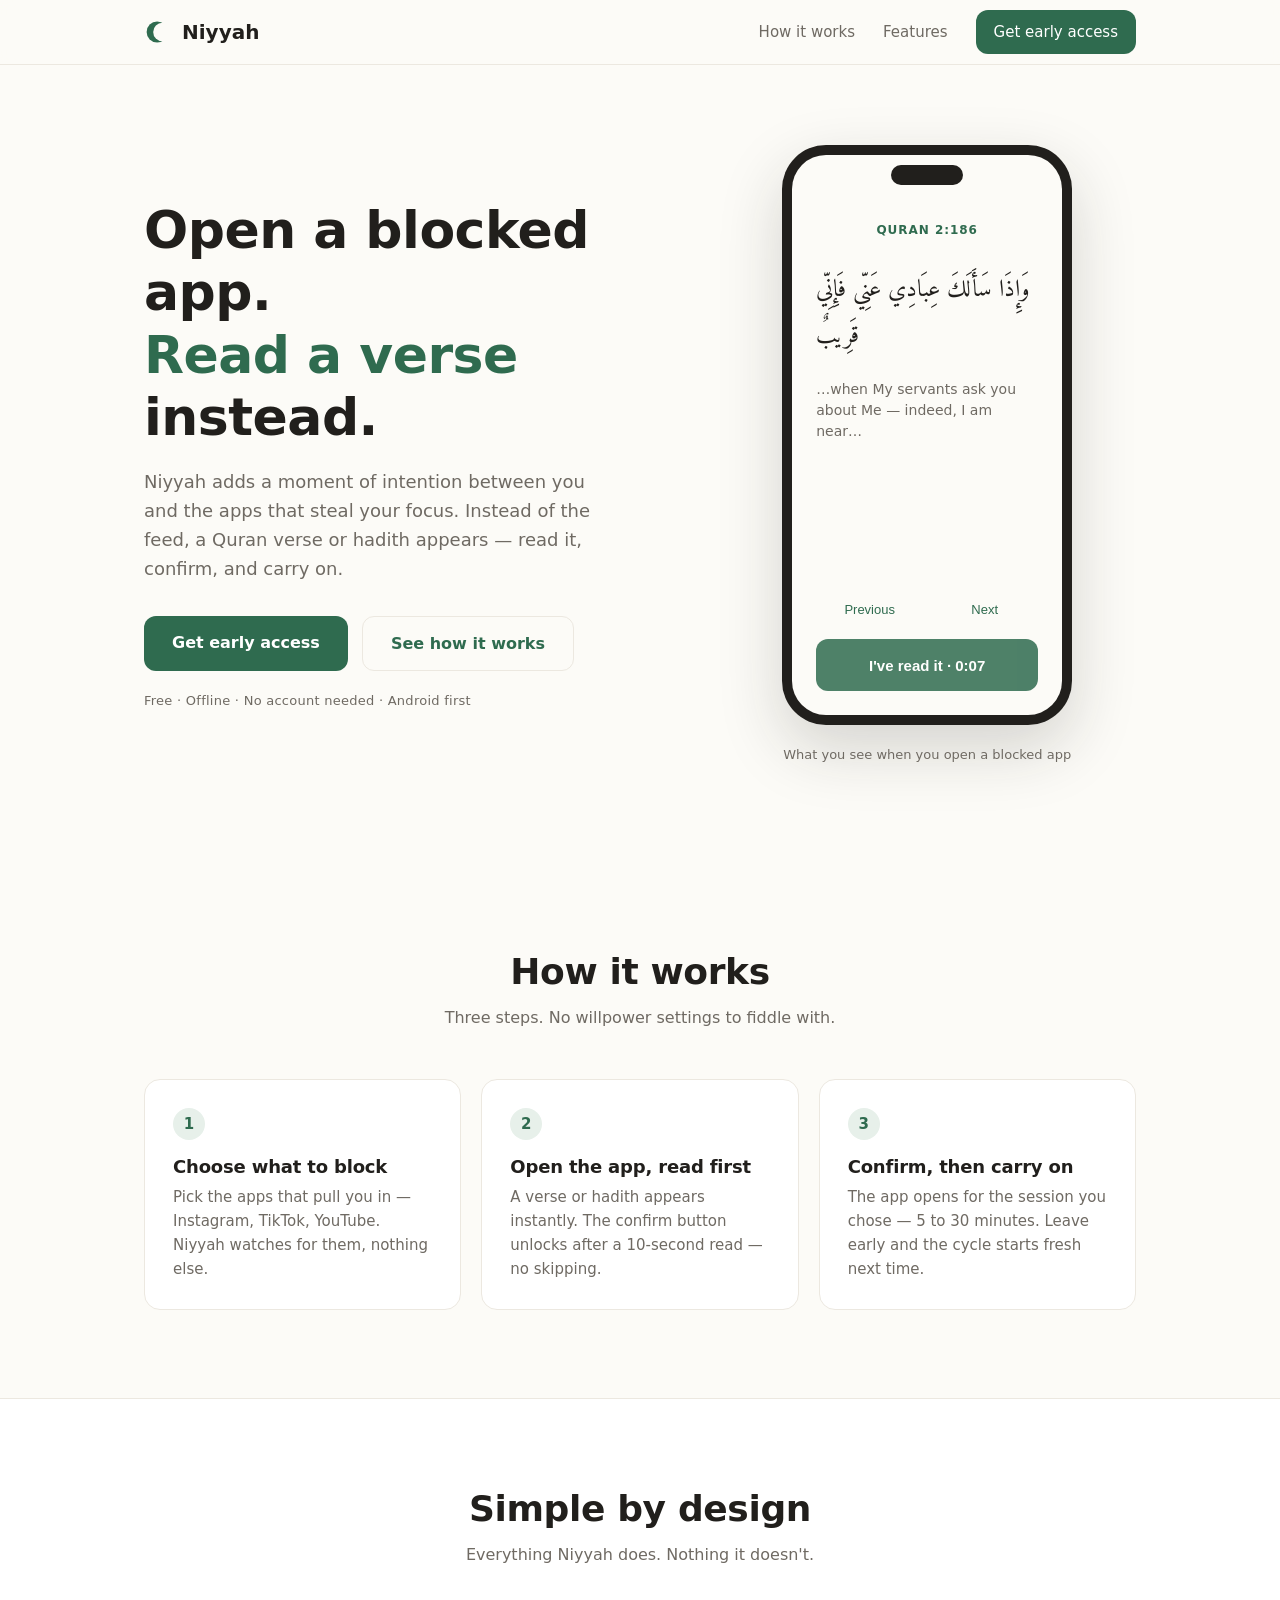
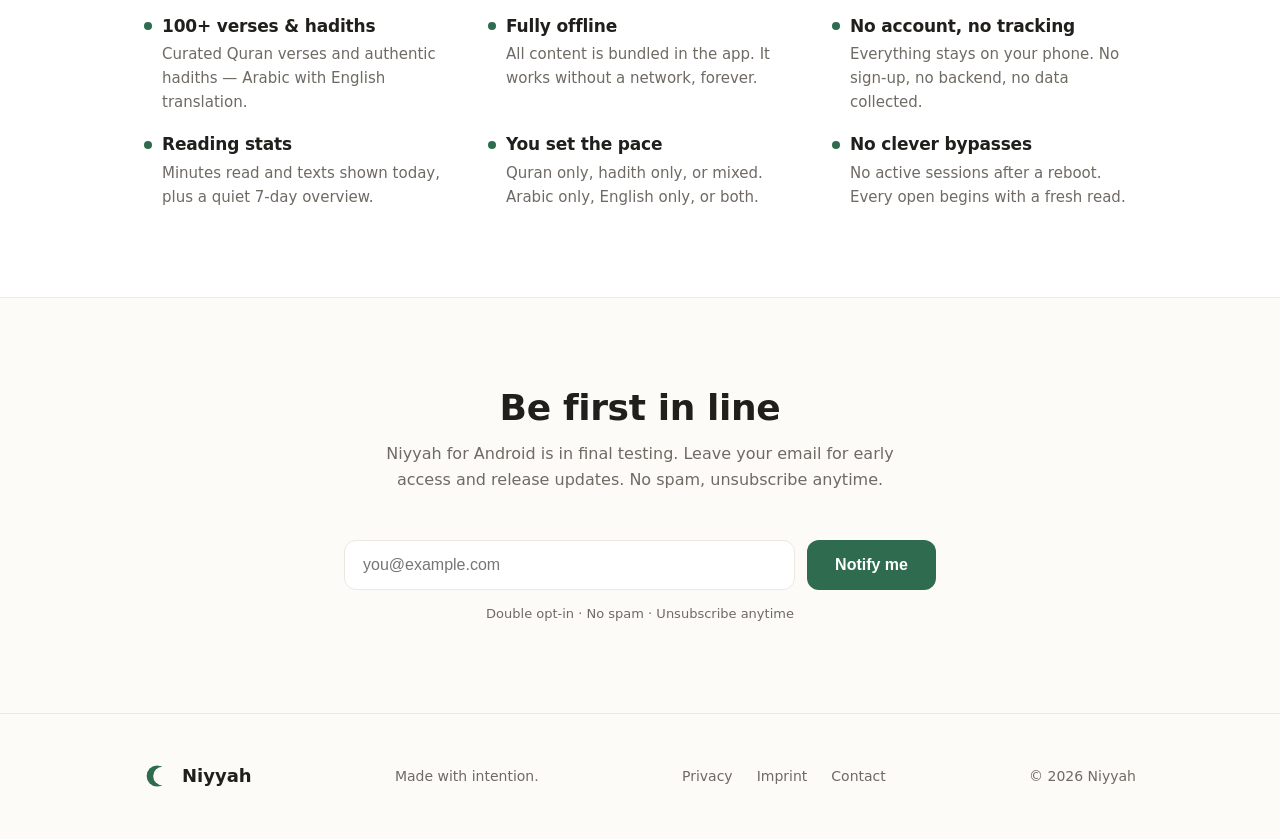
==== website/index.html @ 9c80fb44 "add landing page website" ====
<!DOCTYPE html>
<html lang="en">
<head>
  <meta charset="UTF-8">
  <meta name="viewport" content="width=device-width, initial-scale=1">
  <title>Niyyah — Read a verse instead of scrolling</title>
  <meta name="description" content="Niyyah steps between you and distracting apps. When you open a blocked app, a Quran verse or hadith appears first. Free, offline, no account. Coming to Android.">
  <meta name="theme-color" content="#FCFBF7">
  <link rel="icon" type="image/svg+xml" href="assets/icon.svg">
  <meta property="og:type" content="website">
  <meta property="og:title" content="Niyyah — Read a verse instead of scrolling">
  <meta property="og:description" content="When you open a blocked app, a Quran verse or hadith appears first. Free, offline, no account. Coming to Android.">
  <meta property="og:url" content="https://niyyah.pages.dev/">
  <link rel="stylesheet" href="styles.css">
</head>
<body>

  <header class="nav">
    <div class="container nav-inner">
      <a class="brand" href="#">
        <svg class="brand-icon" viewBox="0 0 64 64" aria-hidden="true">
          <mask id="crescent-cut"><rect width="64" height="64" fill="#fff"/><circle cx="42" cy="32" r="21" fill="#000"/></mask>
          <circle cx="30" cy="32" r="24" fill="#2F6B4F" mask="url(#crescent-cut)"/>
        </svg>
        <span>Niyyah</span>
      </a>
      <nav class="nav-links">
        <a href="#how">How it works</a>
        <a href="#features">Features</a>
        <a class="btn btn-small" href="#signup">Get early access</a>
      </nav>
    </div>
  </header>

  <main>
    <section class="hero">
      <div class="container hero-inner">
        <div class="hero-copy">
          <h1>Open a blocked app.<br><span class="accent">Read a verse</span> instead.</h1>
          <p class="hero-sub">
            Niyyah adds a moment of intention between you and the apps that steal
            your focus. Instead of the feed, a Quran verse or hadith appears —
            read it, confirm, and carry on.
          </p>
          <div class="hero-actions">
            <a class="btn" href="#signup">Get early access</a>
            <a class="btn btn-ghost" href="#how">See how it works</a>
          </div>
          <p class="hero-meta">Free · Offline · No account needed · Android first</p>
        </div>

        <div class="hero-visual">
          <div class="phone">
            <div class="phone-screen">
              <div class="phone-status"><span class="phone-camera"></span></div>
              <div class="overlay">
                <p class="overlay-source">Quran 2:186</p>
                <p class="overlay-arabic" dir="rtl" lang="ar">وَإِذَا سَأَلَكَ عِبَادِي عَنِّي فَإِنِّي قَرِيبٌ</p>
                <p class="overlay-translation">…when My servants ask you about Me — indeed, I am near…</p>
                <div class="overlay-actions">
                  <button type="button" class="overlay-nav" tabindex="-1">Previous</button>
                  <button type="button" class="overlay-nav" tabindex="-1">Next</button>
                </div>
                <button type="button" class="overlay-read" disabled>I've read it · 0:07</button>
              </div>
            </div>
          </div>
          <p class="hero-caption">What you see when you open a blocked app</p>
        </div>
      </div>
    </section>

    <section id="how" class="section">
      <div class="container">
        <h2>How it works</h2>
        <p class="section-sub">Three steps. No willpower settings to fiddle with.</p>
        <div class="steps">
          <div class="card">
            <div class="step-num">1</div>
            <h3>Choose what to block</h3>
            <p>Pick the apps that pull you in — Instagram, TikTok, YouTube. Niyyah watches for them, nothing else.</p>
          </div>
          <div class="card">
            <div class="step-num">2</div>
            <h3>Open the app, read first</h3>
            <p>A verse or hadith appears instantly. The confirm button unlocks after a 10-second read — no skipping.</p>
          </div>
          <div class="card">
            <div class="step-num">3</div>
            <h3>Confirm, then carry on</h3>
            <p>The app opens for the session you chose — 5 to 30 minutes. Leave early and the cycle starts fresh next time.</p>
          </div>
        </div>
      </div>
    </section>

    <section id="features" class="section section-alt">
      <div class="container">
        <h2>Simple by design</h2>
        <p class="section-sub">Everything Niyyah does. Nothing it doesn't.</p>
        <div class="features">
          <div class="feature">
            <h3>100+ verses &amp; hadiths</h3>
            <p>Curated Quran verses and authentic hadiths — Arabic with English translation.</p>
          </div>
          <div class="feature">
            <h3>Fully offline</h3>
            <p>All content is bundled in the app. It works without a network, forever.</p>
          </div>
          <div class="feature">
            <h3>No account, no tracking</h3>
            <p>Everything stays on your phone. No sign-up, no backend, no data collected.</p>
          </div>
          <div class="feature">
            <h3>Reading stats</h3>
            <p>Minutes read and texts shown today, plus a quiet 7-day overview.</p>
          </div>
          <div class="feature">
            <h3>You set the pace</h3>
            <p>Quran only, hadith only, or mixed. Arabic only, English only, or both.</p>
          </div>
          <div class="feature">
            <h3>No clever bypasses</h3>
            <p>No active sessions after a reboot. Every open begins with a fresh read.</p>
          </div>
        </div>
      </div>
    </section>

    <section id="signup" class="section">
      <div class="container signup">
        <h2>Be first in line</h2>
        <p class="section-sub">
          Niyyah for Android is in final testing. Leave your email for early access
          and release updates. No spam, unsubscribe anytime.
        </p>

        <!-- ▼▼ REPLACE this form with your MailerLite embedded form snippet (see README.md ▼▼ -->
        <form class="signup-form" action="#" method="post">
          <label class="visually-hidden" for="signup-email">Email address</label>
          <input id="signup-email" type="email" name="email" placeholder="you@example.com" autocomplete="email" required>
          <button class="btn" type="submit">Notify me</button>
        </form>
        <p class="signup-note">Double opt-in · No spam · Unsubscribe anytime</p>
        <!-- ▲▲ END MailerLite placeholder ▲▲ -->
      </div>
    </section>
  </main>

  <footer class="footer">
    <div class="container footer-inner">
      <div class="brand brand-footer">
        <svg class="brand-icon" viewBox="0 0 64 64" aria-hidden="true">
          <mask id="crescent-cut-footer"><rect width="64" height="64" fill="#fff"/><circle cx="42" cy="32" r="21" fill="#000"/></mask>
          <circle cx="30" cy="32" r="24" fill="#2F6B4F" mask="url(#crescent-cut-footer)"/>
        </svg>
        <span>Niyyah</span>
      </div>
      <p class="footer-tag">Made with intention.</p>
      <nav class="footer-links">
        <!-- TODO before public launch: add real Impressum + privacy policy pages (required in Germany) -->
        <a href="#">Privacy</a>
        <a href="#">Imprint</a>
        <a href="mailto:hello@niyyah.example">Contact</a>
      </nav>
      <p class="footer-copy">© 2026 Niyyah</p>
    </div>
  </footer>

</body>
</html>
---- website/styles.css ----
:root {
  --accent: #2F6B4F;
  --accent-soft: #E7F0EA;
  --bg: #FCFBF7;
  --surface: #FFFFFF;
  --text: #211F1C;
  --text-2: #6F6A63;
  --divider: #ECE8E0;
  --radius: 16px;
  --radius-btn: 12px;
}

@font-face {
  font-family: "Amiri";
  src: url("assets/fonts/Amiri-Regular.ttf") format("truetype");
  font-weight: 400;
  font-display: swap;
}

@font-face {
  font-family: "Amiri";
  src: url("assets/fonts/Amiri-Bold.ttf") format("truetype");
  font-weight: 700;
  font-display: swap;
}

* {
  margin: 0;
  padding: 0;
  box-sizing: border-box;
}

html {
  scroll-behavior: smooth;
}

body {
  font-family: system-ui, -apple-system, "Segoe UI", Roboto, sans-serif;
  background: var(--bg);
  color: var(--text);
  line-height: 1.6;
  -webkit-font-smoothing: antialiased;
}

.container {
  max-width: 1040px;
  margin: 0 auto;
  padding: 0 24px;
}

.visually-hidden {
  position: absolute;
  width: 1px;
  height: 1px;
  overflow: hidden;
  clip: rect(0 0 0 0);
  white-space: nowrap;
}

h1, h2, h3 {
  line-height: 1.2;
  letter-spacing: -0.01em;
}

h2 {
  font-size: clamp(28px, 4vw, 36px);
  text-align: center;
}

.section-sub {
  text-align: center;
  color: var(--text-2);
  max-width: 560px;
  margin: 12px auto 0;
}

.accent {
  color: var(--accent);
}

/* ---------- Buttons ---------- */

.btn {
  display: inline-block;
  background: var(--accent);
  color: #fff;
  font-weight: 600;
  font-size: 16px;
  text-decoration: none;
  border: none;
  border-radius: var(--radius-btn);
  padding: 14px 28px;
  cursor: pointer;
  transition: background 0.15s ease;
}

.btn:hover {
  background: #275a42;
}

.btn-ghost {
  background: transparent;
  color: var(--accent);
  border: 1px solid var(--divider);
}

.btn-ghost:hover {
  background: var(--accent-soft);
}

.btn-small {
  padding: 10px 18px;
  font-size: 14px;
}

/* ---------- Nav ---------- */

.nav {
  position: sticky;
  top: 0;
  z-index: 10;
  background: rgba(252, 251, 247, 0.9);
  backdrop-filter: blur(8px);
  border-bottom: 1px solid var(--divider);
}

.nav-inner {
  display: flex;
  align-items: center;
  justify-content: space-between;
  height: 64px;
}

.brand {
  display: flex;
  align-items: center;
  gap: 10px;
  font-weight: 700;
  font-size: 20px;
  color: var(--text);
  text-decoration: none;
}

.brand-icon {
  width: 28px;
  height: 28px;
}

.nav-links {
  display: flex;
  align-items: center;
  gap: 28px;
}

.nav-links a {
  color: var(--text-2);
  text-decoration: none;
  font-size: 15px;
  font-weight: 500;
}

.nav-links a:hover {
  color: var(--text);
}

.nav-links a.btn {
  color: #fff;
}

/* ---------- Hero ---------- */

.hero {
  padding: 80px 0 96px;
  overflow: hidden;
}

.hero-inner {
  display: grid;
  grid-template-columns: 1.1fr 0.9fr;
  gap: 64px;
  align-items: center;
}

.hero-copy h1 {
  font-size: clamp(34px, 5vw, 52px);
  font-weight: 700;
}

.hero-sub {
  margin-top: 20px;
  font-size: 18px;
  color: var(--text-2);
  max-width: 480px;
}

.hero-actions {
  display: flex;
  gap: 14px;
  margin-top: 32px;
  flex-wrap: wrap;
}

.hero-meta {
  margin-top: 20px;
  font-size: 13px;
  color: var(--text-2);
  letter-spacing: 0.02em;
}

/* ---------- Phone mockup ---------- */

.hero-visual {
  display: flex;
  flex-direction: column;
  align-items: center;
}

.phone {
  width: 290px;
  height: 580px;
  background: var(--text);
  border-radius: 44px;
  padding: 10px;
  box-shadow: 0 24px 64px rgba(33, 31, 28, 0.18);
}

.phone-screen {
  width: 100%;
  height: 100%;
  background: var(--bg);
  border-radius: 34px;
  overflow: hidden;
  display: flex;
  flex-direction: column;
}

.phone-status {
  display: flex;
  justify-content: center;
  padding: 10px 0 4px;
}

.phone-camera {
  width: 72px;
  height: 20px;
  background: var(--text);
  border-radius: 10px;
}

.overlay {
  flex: 1;
  display: flex;
  flex-direction: column;
  padding: 20px 24px 24px;
  text-align: left;
}

.overlay-source {
  margin-top: 12px;
  text-align: center;
  color: var(--accent);
  font-size: 12px;
  font-weight: 600;
  letter-spacing: 0.08em;
  text-transform: uppercase;
}

.overlay-arabic {
  margin-top: 28px;
  font-family: "Amiri", serif;
  font-size: 24px;
  line-height: 1.9;
  color: var(--text);
}

.overlay-translation {
  margin-top: 20px;
  font-size: 14px;
  line-height: 1.5;
  color: var(--text-2);
}

.overlay-actions {
  display: flex;
  gap: 8px;
  margin-top: auto;
  padding-top: 24px;
}

.overlay-nav {
  flex: 1;
  height: 44px;
  background: transparent;
  border: none;
  border-radius: var(--radius-btn);
  color: var(--accent);
  font-size: 13px;
  font-weight: 500;
  cursor: pointer;
}

.overlay-nav:hover {
  background: var(--accent-soft);
}

.overlay-read {
  width: 100%;
  height: 52px;
  margin-top: 8px;
  border: none;
  border-radius: var(--radius-btn);
  background: var(--accent);
  color: #fff;
  font-size: 15px;
  font-weight: 600;
  opacity: 0.85;
}

.hero-caption {
  margin-top: 20px;
  font-size: 13px;
  color: var(--text-2);
}

/* ---------- Sections ---------- */

.section {
  padding: 88px 0;
}

.section-alt {
  background: var(--surface);
  border-top: 1px solid var(--divider);
  border-bottom: 1px solid var(--divider);
}

.section h2 + .section-sub {
  margin-bottom: 48px;
}

/* ---------- Steps ---------- */

.steps {
  display: grid;
  grid-template-columns: repeat(3, 1fr);
  gap: 20px;
}

.card {
  background: var(--surface);
  border: 1px solid var(--divider);
  border-radius: var(--radius);
  padding: 28px;
}

.step-num {
  width: 32px;
  height: 32px;
  border-radius: 50%;
  background: var(--accent-soft);
  color: var(--accent);
  font-weight: 700;
  font-size: 15px;
  display: flex;
  align-items: center;
  justify-content: center;
}

.card h3 {
  margin-top: 16px;
  font-size: 18px;
}

.card p {
  margin-top: 8px;
  font-size: 15px;
  color: var(--text-2);
}

/* ---------- Features ---------- */

.features {
  display: grid;
  grid-template-columns: repeat(3, 1fr);
  gap: 20px 40px;
}

.feature h3 {
  font-size: 17px;
  display: flex;
  align-items: center;
  gap: 10px;
}

.feature h3::before {
  content: "";
  width: 8px;
  height: 8px;
  border-radius: 50%;
  background: var(--accent);
  flex-shrink: 0;
}

.feature p {
  margin-top: 6px;
  font-size: 15px;
  color: var(--text-2);
  padding-left: 18px;
}

/* ---------- Signup ---------- */

.signup {
  max-width: 640px;
}

.signup-form {
  display: flex;
  gap: 12px;
  margin-top: 36px;
}

.signup-form input {
  flex: 1;
  min-width: 0;
  height: 50px;
  padding: 0 18px;
  font-size: 16px;
  color: var(--text);
  background: var(--surface);
  border: 1px solid var(--divider);
  border-radius: var(--radius-btn);
  outline: none;
}

.signup-form input:focus {
  border-color: var(--accent);
}

.signup-note {
  margin-top: 14px;
  text-align: center;
  font-size: 13px;
  color: var(--text-2);
}

/* ---------- Footer ---------- */

.footer {
  border-top: 1px solid var(--divider);
  padding: 48px 0;
}

.footer-inner {
  display: flex;
  align-items: center;
  justify-content: space-between;
  gap: 24px;
  flex-wrap: wrap;
}

.brand-footer {
  font-size: 18px;
}

.footer-tag {
  color: var(--text-2);
  font-size: 14px;
}

.footer-links {
  display: flex;
  gap: 24px;
}

.footer-links a {
  color: var(--text-2);
  text-decoration: none;
  font-size: 14px;
}

.footer-links a:hover {
  color: var(--text);
}

.footer-copy {
  color: var(--text-2);
  font-size: 14px;
}

/* ---------- Responsive ---------- */

@media (max-width: 900px) {
  .hero {
    padding: 56px 0 72px;
  }

  .hero-inner {
    grid-template-columns: 1fr;
    gap: 56px;
  }

  .hero-copy {
    text-align: center;
  }

  .hero-sub {
    margin-left: auto;
    margin-right: auto;
  }

  .hero-actions {
    justify-content: center;
  }

  .steps,
  .features {
    grid-template-columns: 1fr;
  }

  .nav-links a:not(.btn) {
    display: none;
  }
}

@media (max-width: 420px) {
  .phone {
    width: 250px;
    height: 520px;
  }

  .signup-form {
    flex-direction: column;
  }

  .signup-form .btn {
    width: 100%;
  }
}
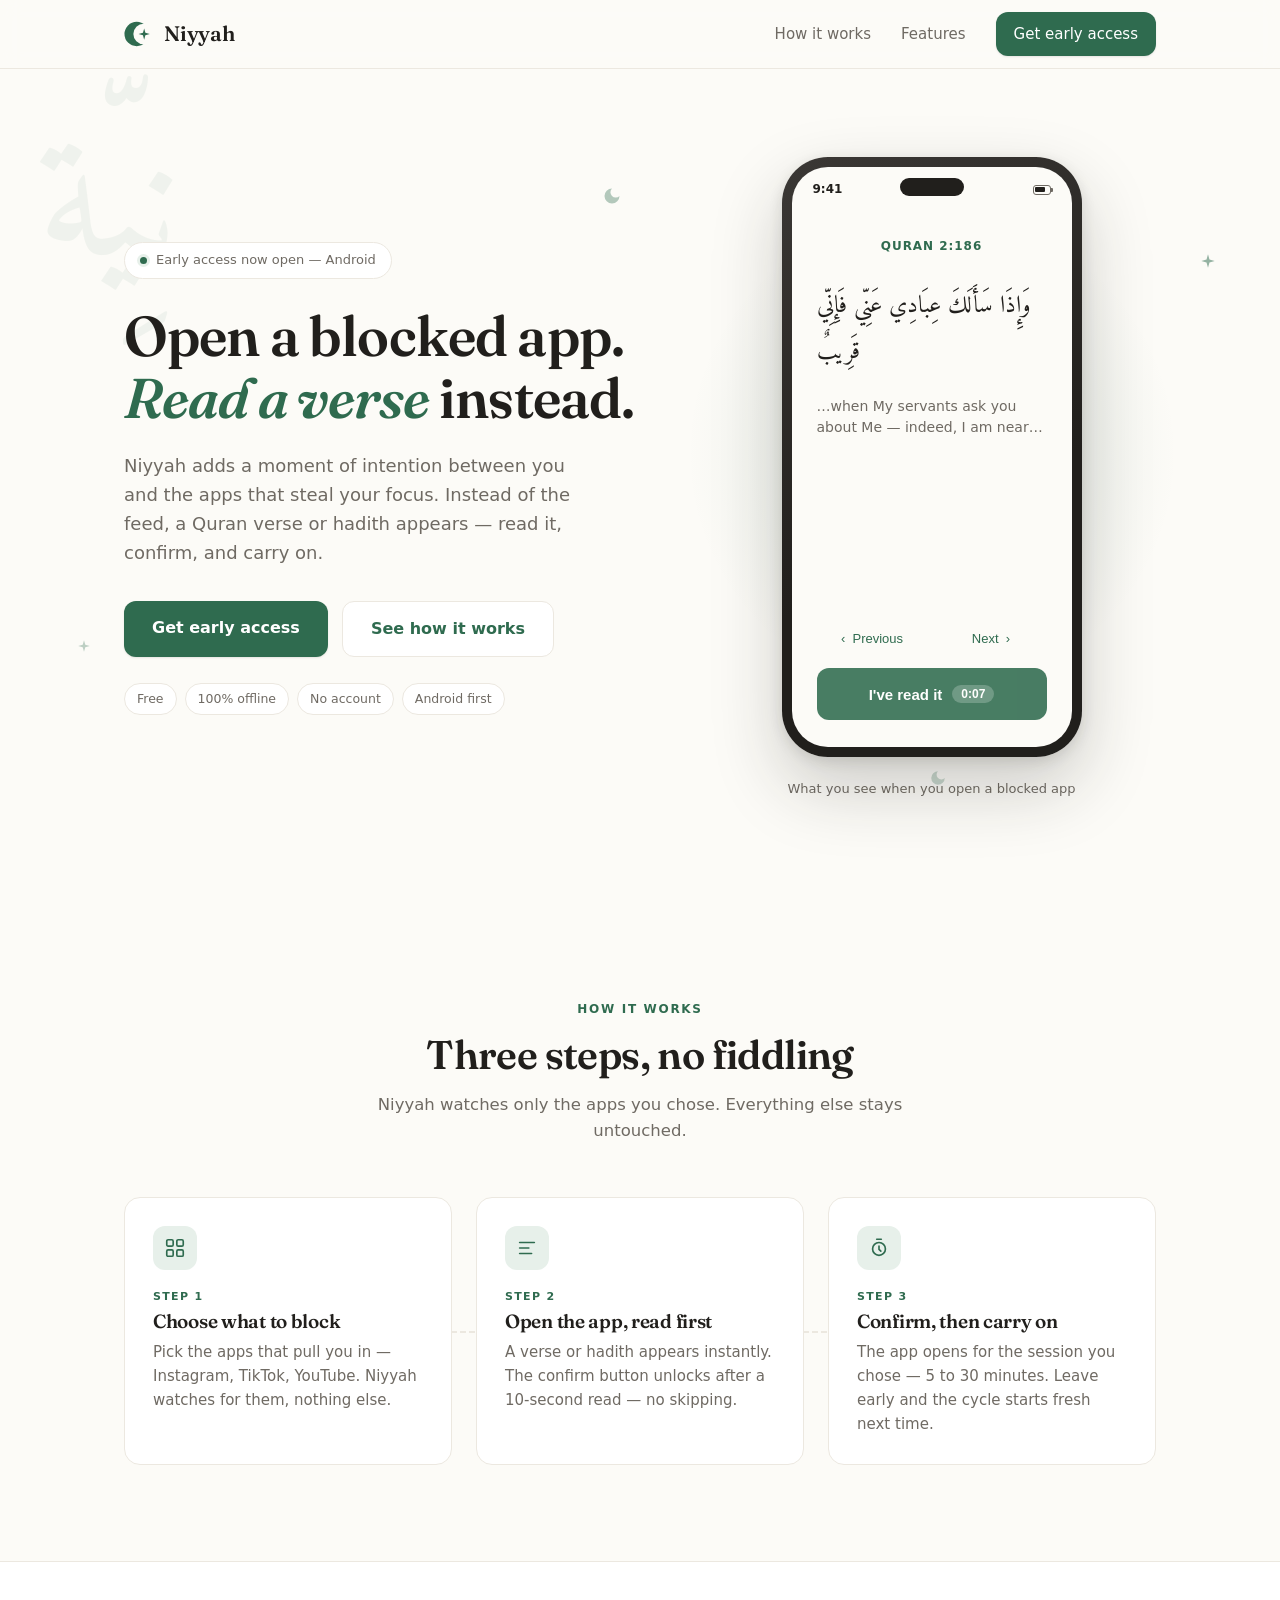
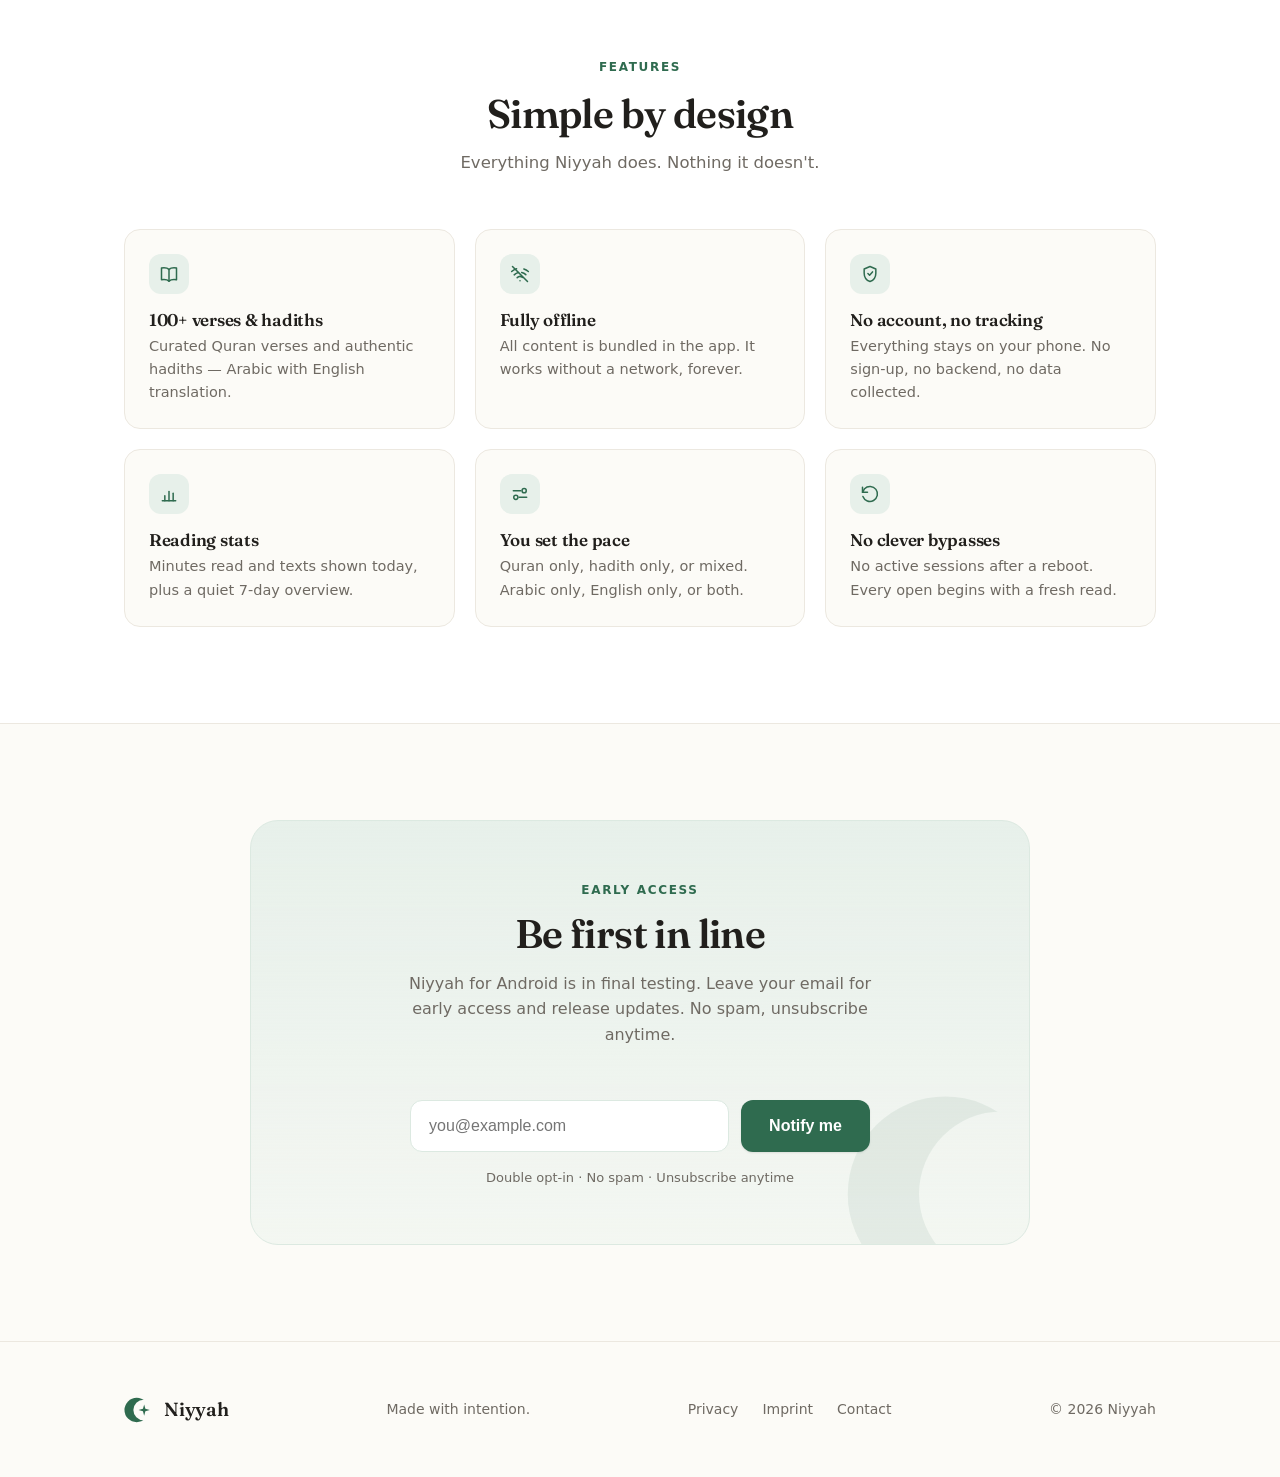
==== commit 535561cc: "website: imprint + privacy pages, fraunces font, design polish" ====
--- a/website/index.html
+++ b/website/index.html
@@ -19,8 +19,9 @@
     <div class="container nav-inner">
       <a class="brand" href="#">
         <svg class="brand-icon" viewBox="0 0 64 64" aria-hidden="true">
-          <mask id="crescent-cut"><rect width="64" height="64" fill="#fff"/><circle cx="42" cy="32" r="21" fill="#000"/></mask>
-          <circle cx="30" cy="32" r="24" fill="#2F6B4F" mask="url(#crescent-cut)"/>
+          <mask id="bm-nav"><rect width="64" height="64" fill="#fff"/><circle cx="42" cy="32" r="22" fill="#000"/></mask>
+          <circle cx="27" cy="32" r="26" fill="#2F6B4F" mask="url(#bm-nav)"/>
+          <path d="M43 20l2.6 9.4L55 32l-9.4 2.6L43 44l-2.6-9.4L31 32l9.4-2.6z" fill="#2F6B4F"/>
         </svg>
         <span>Niyyah</span>
       </a>
@@ -34,9 +35,25 @@
 
   <main>
     <section class="hero">
+      <span class="hero-watermark" lang="ar" aria-hidden="true">نِيَّة</span>
+
+      <span class="hero-ornament orn-1" aria-hidden="true">
+        <svg width="20" height="20" viewBox="0 0 24 24" fill="currentColor"><path d="M12 3a6 6 0 0 0 9 9 9 9 0 1 1-9-9Z"/></svg>
+      </span>
+      <span class="hero-ornament orn-2" aria-hidden="true">
+        <svg width="16" height="16" viewBox="0 0 24 24" fill="currentColor"><path d="M12 2l2.2 7.8L22 12l-7.8 2.2L12 22l-2.2-7.8L2 12l7.8-2.2z"/></svg>
+      </span>
+      <span class="hero-ornament orn-3" aria-hidden="true">
+        <svg width="14" height="14" viewBox="0 0 24 24" fill="currentColor"><path d="M12 2l2.2 7.8L22 12l-7.8 2.2L12 22l-2.2-7.8L2 12l7.8-2.2z"/></svg>
+      </span>
+      <span class="hero-ornament orn-4" aria-hidden="true">
+        <svg width="18" height="18" viewBox="0 0 24 24" fill="currentColor"><path d="M12 3a6 6 0 0 0 9 9 9 9 0 1 1-9-9Z"/></svg>
+      </span>
+
       <div class="container hero-inner">
         <div class="hero-copy">
-          <h1>Open a blocked app.<br><span class="accent">Read a verse</span> instead.</h1>
+          <span class="hero-badge"><span class="hero-badge-dot"></span>Early access now open — Android</span>
+          <h1>Open a blocked app.<br><em class="serif-accent">Read a verse</em> instead.</h1>
           <p class="hero-sub">
             Niyyah adds a moment of intention between you and the apps that steal
             your focus. Instead of the feed, a Quran verse or hadith appears —
@@ -46,22 +63,31 @@
             <a class="btn" href="#signup">Get early access</a>
             <a class="btn btn-ghost" href="#how">See how it works</a>
           </div>
-          <p class="hero-meta">Free · Offline · No account needed · Android first</p>
+          <div class="hero-chips">
+            <span class="chip">Free</span>
+            <span class="chip">100% offline</span>
+            <span class="chip">No account</span>
+            <span class="chip">Android first</span>
+          </div>
         </div>
 
         <div class="hero-visual">
           <div class="phone">
             <div class="phone-screen">
-              <div class="phone-status"><span class="phone-camera"></span></div>
+              <div class="phone-status">
+                <span class="phone-time">9:41</span>
+                <span class="phone-island"></span>
+                <span class="phone-battery"></span>
+              </div>
               <div class="overlay">
                 <p class="overlay-source">Quran 2:186</p>
                 <p class="overlay-arabic" dir="rtl" lang="ar">وَإِذَا سَأَلَكَ عِبَادِي عَنِّي فَإِنِّي قَرِيبٌ</p>
                 <p class="overlay-translation">…when My servants ask you about Me — indeed, I am near…</p>
                 <div class="overlay-actions">
-                  <button type="button" class="overlay-nav" tabindex="-1">Previous</button>
-                  <button type="button" class="overlay-nav" tabindex="-1">Next</button>
+                  <button type="button" class="overlay-nav" tabindex="-1">‹&nbsp; Previous</button>
+                  <button type="button" class="overlay-nav" tabindex="-1">Next &nbsp;›</button>
                 </div>
-                <button type="button" class="overlay-read" disabled>I've read it · 0:07</button>
+                <button type="button" class="overlay-read" disabled><span>I've read it</span><span class="overlay-count">0:07</span></button>
               </div>
             </div>
           </div>
@@ -72,21 +98,31 @@
 
     <section id="how" class="section">
       <div class="container">
-        <h2>How it works</h2>
-        <p class="section-sub">Three steps. No willpower settings to fiddle with.</p>
+        <span class="eyebrow">How it works</span>
+        <h2>Three steps, no fiddling</h2>
+        <p class="section-sub">Niyyah watches only the apps you chose. Everything else stays untouched.</p>
         <div class="steps">
           <div class="card">
-            <div class="step-num">1</div>
+            <div class="card-icon">
+              <svg width="22" height="22" viewBox="0 0 24 24" fill="none" stroke="currentColor" stroke-width="1.8" stroke-linecap="round" stroke-linejoin="round"><rect x="3" y="3" width="7" height="7" rx="1.5"/><rect x="14" y="3" width="7" height="7" rx="1.5"/><rect x="3" y="14" width="7" height="7" rx="1.5"/><rect x="14" y="14" width="7" height="7" rx="1.5"/></svg>
+            </div>
+            <span class="step-tag">Step 1</span>
             <h3>Choose what to block</h3>
             <p>Pick the apps that pull you in — Instagram, TikTok, YouTube. Niyyah watches for them, nothing else.</p>
           </div>
           <div class="card">
-            <div class="step-num">2</div>
+            <div class="card-icon">
+              <svg width="22" height="22" viewBox="0 0 24 24" fill="none" stroke="currentColor" stroke-width="1.8" stroke-linecap="round"><path d="M4 6h16"/><path d="M4 12h10"/><path d="M4 18h13"/></svg>
+            </div>
+            <span class="step-tag">Step 2</span>
             <h3>Open the app, read first</h3>
             <p>A verse or hadith appears instantly. The confirm button unlocks after a 10-second read — no skipping.</p>
           </div>
           <div class="card">
-            <div class="step-num">3</div>
+            <div class="card-icon">
+              <svg width="22" height="22" viewBox="0 0 24 24" fill="none" stroke="currentColor" stroke-width="1.8" stroke-linecap="round" stroke-linejoin="round"><circle cx="12" cy="13" r="7"/><path d="M12 10v3.5l2 2"/><path d="M9.5 2.5h5"/></svg>
+            </div>
+            <span class="step-tag">Step 3</span>
             <h3>Confirm, then carry on</h3>
             <p>The app opens for the session you chose — 5 to 30 minutes. Leave early and the cycle starts fresh next time.</p>
           </div>
@@ -96,30 +132,49 @@
 
     <section id="features" class="section section-alt">
       <div class="container">
+        <span class="eyebrow">Features</span>
         <h2>Simple by design</h2>
         <p class="section-sub">Everything Niyyah does. Nothing it doesn't.</p>
         <div class="features">
-          <div class="feature">
+          <div class="feature-card">
+            <div class="card-icon">
+              <svg width="20" height="20" viewBox="0 0 24 24" fill="none" stroke="currentColor" stroke-width="1.8" stroke-linecap="round" stroke-linejoin="round"><path d="M12 6.5C10.4 5 8.3 4.5 6 4.5c-1 0-2 .1-3 .4V19c1-.3 2-.4 3-.4 2.3 0 4.4.5 6 2 1.6-1.5 3.7-2 6-2 1 0 2 .1 3 .4V4.9c-1-.3-2-.4-3-.4-2.3 0-4.4.5-6 2z"/><path d="M12 6.5v14.1"/></svg>
+            </div>
             <h3>100+ verses &amp; hadiths</h3>
             <p>Curated Quran verses and authentic hadiths — Arabic with English translation.</p>
           </div>
-          <div class="feature">
+          <div class="feature-card">
+            <div class="card-icon">
+              <svg width="20" height="20" viewBox="0 0 24 24" fill="none" stroke="currentColor" stroke-width="1.8" stroke-linecap="round" stroke-linejoin="round"><path d="M3 3l18 18"/><path d="M8.6 16.4a5 5 0 0 1 6.4-.4"/><path d="M5 13a10.5 10.5 0 0 1 5.2-2.7"/><path d="M14 10.2a10.5 10.5 0 0 1 5 2.6"/><path d="M2 9a15.5 15.5 0 0 1 5.9-3.4"/><path d="M16.6 5.9A15.5 15.5 0 0 1 22 9"/><path d="M12 20h.01"/></svg>
+            </div>
             <h3>Fully offline</h3>
             <p>All content is bundled in the app. It works without a network, forever.</p>
           </div>
-          <div class="feature">
+          <div class="feature-card">
+            <div class="card-icon">
+              <svg width="20" height="20" viewBox="0 0 24 24" fill="none" stroke="currentColor" stroke-width="1.8" stroke-linecap="round" stroke-linejoin="round"><path d="M12 3l7 3v5c0 4.6-3 8.6-7 10-4-1.4-7-5.4-7-10V6z"/><path d="M9.5 11.5l2 2 3.5-4"/></svg>
+            </div>
             <h3>No account, no tracking</h3>
             <p>Everything stays on your phone. No sign-up, no backend, no data collected.</p>
           </div>
-          <div class="feature">
+          <div class="feature-card">
+            <div class="card-icon">
+              <svg width="20" height="20" viewBox="0 0 24 24" fill="none" stroke="currentColor" stroke-width="1.8" stroke-linecap="round"><path d="M7 20v-6"/><path d="M12 20V9"/><path d="M17 20v-9"/><path d="M4 20h16"/></svg>
+            </div>
             <h3>Reading stats</h3>
             <p>Minutes read and texts shown today, plus a quiet 7-day overview.</p>
           </div>
-          <div class="feature">
+          <div class="feature-card">
+            <div class="card-icon">
+              <svg width="20" height="20" viewBox="0 0 24 24" fill="none" stroke="currentColor" stroke-width="1.8" stroke-linecap="round"><path d="M4 8h9"/><circle cx="17" cy="8" r="2.5"/><path d="M20 16h-9"/><circle cx="7" cy="16" r="2.5"/></svg>
+            </div>
             <h3>You set the pace</h3>
             <p>Quran only, hadith only, or mixed. Arabic only, English only, or both.</p>
           </div>
-          <div class="feature">
+          <div class="feature-card">
+            <div class="card-icon">
+              <svg width="20" height="20" viewBox="0 0 24 24" fill="none" stroke="currentColor" stroke-width="1.8" stroke-linecap="round" stroke-linejoin="round"><path d="M3 4v6h6"/><path d="M3.5 15a9 9 0 1 0 2-9.4L3 10"/></svg>
+            </div>
             <h3>No clever bypasses</h3>
             <p>No active sessions after a reboot. Every open begins with a fresh read.</p>
           </div>
@@ -128,21 +183,28 @@
     </section>
 
     <section id="signup" class="section">
-      <div class="container signup">
-        <h2>Be first in line</h2>
-        <p class="section-sub">
-          Niyyah for Android is in final testing. Leave your email for early access
-          and release updates. No spam, unsubscribe anytime.
-        </p>
-
-        <!-- ▼▼ REPLACE this form with your MailerLite embedded form snippet (see README.md ▼▼ -->
-        <form class="signup-form" action="#" method="post">
-          <label class="visually-hidden" for="signup-email">Email address</label>
-          <input id="signup-email" type="email" name="email" placeholder="you@example.com" autocomplete="email" required>
-          <button class="btn" type="submit">Notify me</button>
-        </form>
-        <p class="signup-note">Double opt-in · No spam · Unsubscribe anytime</p>
-        <!-- ▲▲ END MailerLite placeholder ▲▲ -->
+      <div class="container">
+        <div class="signup-panel">
+          <svg class="signup-watermark" viewBox="0 0 64 64" aria-hidden="true">
+            <mask id="wm-signup"><rect width="64" height="64" fill="#fff"/><circle cx="42" cy="32" r="22" fill="#000"/></mask>
+            <circle cx="27" cy="32" r="26" fill="#2F6B4F" mask="url(#wm-signup)"/>
+          </svg>
+          <span class="eyebrow">Early access</span>
+          <h2>Be first in line</h2>
+          <p class="section-sub">
+            Niyyah for Android is in final testing. Leave your email for early access
+            and release updates. No spam, unsubscribe anytime.
+          </p>
+
+          <!-- ▼▼ REPLACE this form with your MailerLite embedded form snippet (see README.md ▼▼ -->
+          <form class="signup-form" action="#" method="post">
+            <label class="visually-hidden" for="signup-email">Email address</label>
+            <input id="signup-email" type="email" name="email" placeholder="you@example.com" autocomplete="email" required>
+            <button class="btn" type="submit">Notify me</button>
+          </form>
+          <p class="signup-note">Double opt-in · No spam · Unsubscribe anytime</p>
+          <!-- ▲▲ END MailerLite placeholder ▲▲ -->
+        </div>
       </div>
     </section>
   </main>
@@ -151,17 +213,17 @@
     <div class="container footer-inner">
       <div class="brand brand-footer">
         <svg class="brand-icon" viewBox="0 0 64 64" aria-hidden="true">
-          <mask id="crescent-cut-footer"><rect width="64" height="64" fill="#fff"/><circle cx="42" cy="32" r="21" fill="#000"/></mask>
-          <circle cx="30" cy="32" r="24" fill="#2F6B4F" mask="url(#crescent-cut-footer)"/>
+          <mask id="bm-footer"><rect width="64" height="64" fill="#fff"/><circle cx="42" cy="32" r="22" fill="#000"/></mask>
+          <circle cx="27" cy="32" r="26" fill="#2F6B4F" mask="url(#bm-footer)"/>
+          <path d="M43 20l2.6 9.4L55 32l-9.4 2.6L43 44l-2.6-9.4L31 32l9.4-2.6z" fill="#2F6B4F"/>
         </svg>
         <span>Niyyah</span>
       </div>
       <p class="footer-tag">Made with intention.</p>
       <nav class="footer-links">
-        <!-- TODO before public launch: add real Impressum + privacy policy pages (required in Germany) -->
-        <a href="#">Privacy</a>
-        <a href="#">Imprint</a>
-        <a href="mailto:hello@niyyah.example">Contact</a>
+        <a href="privacy.html">Privacy</a>
+        <a href="imprint.html">Imprint</a>
+        <a href="mailto:alaksoftware@gmail.com">Contact</a>
       </nav>
       <p class="footer-copy">© 2026 Niyyah</p>
     </div>
--- a/website/styles.css
+++ b/website/styles.css
@@ -1,5 +1,6 @@
 :root {
   --accent: #2F6B4F;
+  --accent-dark: #275A42;
   --accent-soft: #E7F0EA;
   --bg: #FCFBF7;
   --surface: #FFFFFF;
@@ -8,6 +9,24 @@
   --divider: #ECE8E0;
   --radius: 16px;
   --radius-btn: 12px;
+  --font-display: "Fraunces", Georgia, "Times New Roman", serif;
+  --steps-gap: 24px;
+}
+
+@font-face {
+  font-family: "Fraunces";
+  src: url("assets/fonts/Fraunces-600-latin.woff2") format("woff2");
+  font-weight: 600;
+  font-style: normal;
+  font-display: swap;
+}
+
+@font-face {
+  font-family: "Fraunces";
+  src: url("assets/fonts/Fraunces-Italic-600-latin.woff2") format("woff2");
+  font-weight: 600;
+  font-style: italic;
+  font-display: swap;
 }
 
 @font-face {
@@ -42,8 +61,20 @@
   -webkit-font-smoothing: antialiased;
 }
 
+::selection {
+  background: var(--accent);
+  color: #fff;
+}
+
+a:focus-visible,
+.btn:focus-visible,
+input:focus-visible {
+  outline: 2px solid var(--accent);
+  outline-offset: 2px;
+}
+
 .container {
-  max-width: 1040px;
+  max-width: 1080px;
   margin: 0 auto;
   padding: 0 24px;
 }
@@ -58,24 +89,10 @@
 }
 
 h1, h2, h3 {
-  line-height: 1.2;
-  letter-spacing: -0.01em;
-}
-
-h2 {
-  font-size: clamp(28px, 4vw, 36px);
-  text-align: center;
-}
-
-.section-sub {
-  text-align: center;
-  color: var(--text-2);
-  max-width: 560px;
-  margin: 12px auto 0;
-}
-
-.accent {
-  color: var(--accent);
+  font-family: var(--font-display);
+  font-weight: 600;
+  letter-spacing: -0.015em;
+  line-height: 1.12;
 }
 
 /* ---------- Buttons ---------- */
@@ -91,21 +108,26 @@
   border-radius: var(--radius-btn);
   padding: 14px 28px;
   cursor: pointer;
-  transition: background 0.15s ease;
+  box-shadow: 0 1px 2px rgba(33, 31, 28, 0.1);
+  transition: background 0.15s ease, transform 0.15s ease, box-shadow 0.15s ease;
 }
 
 .btn:hover {
-  background: #275a42;
+  background: var(--accent-dark);
+  transform: translateY(-1px);
+  box-shadow: 0 6px 16px rgba(47, 107, 79, 0.22);
 }
 
 .btn-ghost {
-  background: transparent;
+  background: var(--surface);
   color: var(--accent);
   border: 1px solid var(--divider);
+  box-shadow: none;
 }
 
 .btn-ghost:hover {
   background: var(--accent-soft);
+  box-shadow: none;
 }
 
 .btn-small {
@@ -119,8 +141,8 @@
   position: sticky;
   top: 0;
   z-index: 10;
-  background: rgba(252, 251, 247, 0.9);
-  backdrop-filter: blur(8px);
+  background: rgba(252, 251, 247, 0.88);
+  backdrop-filter: blur(10px);
   border-bottom: 1px solid var(--divider);
 }
 
@@ -128,66 +150,164 @@
   display: flex;
   align-items: center;
   justify-content: space-between;
-  height: 64px;
+  height: 68px;
 }
 
 .brand {
   display: flex;
   align-items: center;
   gap: 10px;
-  font-weight: 700;
-  font-size: 20px;
+  font-family: var(--font-display);
+  font-weight: 600;
+  font-size: 21px;
+  letter-spacing: -0.01em;
   color: var(--text);
   text-decoration: none;
 }
 
 .brand-icon {
-  width: 28px;
-  height: 28px;
+  width: 30px;
+  height: 30px;
 }
 
 .nav-links {
   display: flex;
   align-items: center;
-  gap: 28px;
+  gap: 30px;
 }
 
 .nav-links a {
+  position: relative;
   color: var(--text-2);
   text-decoration: none;
   font-size: 15px;
   font-weight: 500;
+  transition: color 0.15s ease;
 }
 
 .nav-links a:hover {
   color: var(--text);
 }
 
+.nav-links a:not(.btn)::after {
+  content: "";
+  position: absolute;
+  left: 0;
+  bottom: -6px;
+  width: 100%;
+  height: 2px;
+  background: var(--accent);
+  border-radius: 2px;
+  transform: scaleX(0);
+  transform-origin: left;
+  transition: transform 0.2s ease;
+}
+
+.nav-links a:not(.btn):hover::after {
+  transform: scaleX(1);
+}
+
 .nav-links a.btn {
   color: #fff;
 }
 
+.nav-links a.btn::after {
+  display: none;
+}
+
+.back-link {
+  color: var(--text-2);
+  text-decoration: none;
+  font-size: 15px;
+  font-weight: 500;
+}
+
+.back-link:hover {
+  color: var(--text);
+}
+
 /* ---------- Hero ---------- */
 
 .hero {
-  padding: 80px 0 96px;
+  position: relative;
+  padding: 88px 0 104px;
   overflow: hidden;
 }
 
+.hero-watermark {
+  position: absolute;
+  top: 16px;
+  left: 36px;
+  font-family: "Amiri", serif;
+  font-size: clamp(120px, 15vw, 180px);
+  line-height: 1.4;
+  color: var(--accent);
+  opacity: 0.055;
+  pointer-events: none;
+  user-select: none;
+}
+
+.hero-ornament {
+  position: absolute;
+  color: var(--accent);
+  pointer-events: none;
+}
+
+.hero-ornament svg {
+  display: block;
+}
+
+.orn-1 { top: 14%; left: 47%; opacity: 0.35; }
+.orn-2 { top: 22%; right: 5%; opacity: 0.5; }
+.orn-3 { bottom: 30%; left: 6%; opacity: 0.3; }
+.orn-4 { bottom: 14%; right: 26%; opacity: 0.25; }
+
 .hero-inner {
+  position: relative;
   display: grid;
-  grid-template-columns: 1.1fr 0.9fr;
-  gap: 64px;
+  grid-template-columns: 1.08fr 0.92fr;
+  gap: 56px;
   align-items: center;
 }
 
+.hero-copy {
+  position: relative;
+  z-index: 1;
+}
+
+.hero-badge {
+  display: inline-flex;
+  align-items: center;
+  gap: 9px;
+  background: var(--surface);
+  border: 1px solid var(--divider);
+  color: var(--text-2);
+  font-size: 13px;
+  font-weight: 500;
+  padding: 7px 15px;
+  border-radius: 999px;
+  margin-bottom: 26px;
+}
+
+.hero-badge-dot {
+  width: 7px;
+  height: 7px;
+  border-radius: 50%;
+  background: var(--accent);
+  box-shadow: 0 0 0 3px var(--accent-soft);
+}
+
 .hero-copy h1 {
-  font-size: clamp(34px, 5vw, 52px);
-  font-weight: 700;
+  font-size: clamp(36px, 5.2vw, 56px);
+}
+
+.serif-accent {
+  font-style: italic;
+  color: var(--accent);
 }
 
 .hero-sub {
-  margin-top: 20px;
+  margin-top: 22px;
   font-size: 18px;
   color: var(--text-2);
   max-width: 480px;
@@ -196,67 +316,142 @@
 .hero-actions {
   display: flex;
   gap: 14px;
-  margin-top: 32px;
+  margin-top: 34px;
   flex-wrap: wrap;
 }
 
-.hero-meta {
-  margin-top: 20px;
-  font-size: 13px;
-  color: var(--text-2);
-  letter-spacing: 0.02em;
+.hero-chips {
+  display: flex;
+  gap: 8px;
+  flex-wrap: wrap;
+  margin-top: 26px;
+}
+
+.chip {
+  font-size: 12.5px;
+  font-weight: 500;
+  color: var(--text-2);
+  background: var(--surface);
+  border: 1px solid var(--divider);
+  padding: 5px 12px;
+  border-radius: 999px;
 }
 
 /* ---------- Phone mockup ---------- */
 
 .hero-visual {
+  position: relative;
   display: flex;
   flex-direction: column;
   align-items: center;
 }
 
+.hero-visual::before {
+  content: "";
+  position: absolute;
+  top: 46%;
+  left: 50%;
+  width: 560px;
+  height: 560px;
+  max-width: 130vw;
+  transform: translate(-50%, -50%);
+  background: radial-gradient(circle, rgba(47, 107, 79, 0.12), transparent 62%);
+  border-radius: 50%;
+  pointer-events: none;
+}
+
 .phone {
-  width: 290px;
-  height: 580px;
-  background: var(--text);
-  border-radius: 44px;
+  position: relative;
+  width: 300px;
+  height: 600px;
+  background: linear-gradient(150deg, #3B3835, #211F1C 60%);
+  border-radius: 46px;
   padding: 10px;
-  box-shadow: 0 24px 64px rgba(33, 31, 28, 0.18);
+  box-shadow:
+    0 30px 70px rgba(33, 31, 28, 0.22),
+    0 4px 14px rgba(33, 31, 28, 0.12);
+  animation: phone-float 7s ease-in-out infinite;
+}
+
+@keyframes phone-float {
+  0%, 100% { transform: rotate(-2.5deg) translateY(0); }
+  50% { transform: rotate(-2.5deg) translateY(-10px); }
 }
 
 .phone-screen {
   width: 100%;
   height: 100%;
   background: var(--bg);
-  border-radius: 34px;
+  border-radius: 36px;
+  border: 1px solid rgba(255, 255, 255, 0.07);
   overflow: hidden;
   display: flex;
   flex-direction: column;
 }
 
 .phone-status {
-  display: flex;
-  justify-content: center;
-  padding: 10px 0 4px;
-}
-
-.phone-camera {
-  width: 72px;
-  height: 20px;
+  position: relative;
+  display: flex;
+  align-items: center;
+  justify-content: space-between;
+  padding: 12px 20px 2px;
+}
+
+.phone-time {
+  font-size: 12px;
+  font-weight: 600;
+  color: var(--text);
+}
+
+.phone-island {
+  position: absolute;
+  left: 50%;
+  top: 10px;
+  transform: translateX(-50%);
+  width: 64px;
+  height: 18px;
   background: var(--text);
-  border-radius: 10px;
+  border-radius: 9px;
+}
+
+.phone-battery {
+  width: 18px;
+  height: 10px;
+  border: 1.5px solid var(--text-2);
+  border-radius: 3px;
+  position: relative;
+}
+
+.phone-battery::before {
+  content: "";
+  position: absolute;
+  inset: 1.5px;
+  right: 5px;
+  background: var(--text);
+  border-radius: 1px;
+}
+
+.phone-battery::after {
+  content: "";
+  position: absolute;
+  right: -3.5px;
+  top: 2.5px;
+  width: 2px;
+  height: 4px;
+  background: var(--text-2);
+  border-radius: 0 1px 1px 0;
 }
 
 .overlay {
   flex: 1;
   display: flex;
   flex-direction: column;
-  padding: 20px 24px 24px;
+  padding: 22px 24px 26px;
   text-align: left;
 }
 
 .overlay-source {
-  margin-top: 12px;
+  margin-top: 14px;
   text-align: center;
   color: var(--accent);
   font-size: 12px;
@@ -313,11 +508,23 @@
   color: #fff;
   font-size: 15px;
   font-weight: 600;
-  opacity: 0.85;
+  display: flex;
+  align-items: center;
+  justify-content: center;
+  gap: 10px;
+  opacity: 0.88;
+}
+
+.overlay-count {
+  font-size: 12px;
+  font-weight: 600;
+  background: rgba(255, 255, 255, 0.22);
+  padding: 2px 9px;
+  border-radius: 999px;
 }
 
 .hero-caption {
-  margin-top: 20px;
+  margin-top: 22px;
   font-size: 13px;
   color: var(--text-2);
 }
@@ -325,7 +532,7 @@
 /* ---------- Sections ---------- */
 
 .section {
-  padding: 88px 0;
+  padding: 96px 0;
 }
 
 .section-alt {
@@ -334,8 +541,33 @@
   border-bottom: 1px solid var(--divider);
 }
 
+.eyebrow {
+  display: block;
+  text-align: center;
+  color: var(--accent);
+  font-family: system-ui, -apple-system, "Segoe UI", Roboto, sans-serif;
+  font-size: 12px;
+  font-weight: 700;
+  letter-spacing: 0.14em;
+  text-transform: uppercase;
+  margin-bottom: 14px;
+}
+
+.section h2 {
+  font-size: clamp(30px, 4vw, 40px);
+  text-align: center;
+}
+
+.section-sub {
+  text-align: center;
+  color: var(--text-2);
+  font-size: 16.5px;
+  max-width: 540px;
+  margin: 14px auto 0;
+}
+
 .section h2 + .section-sub {
-  margin-bottom: 48px;
+  margin-bottom: 52px;
 }
 
 /* ---------- Steps ---------- */
@@ -343,32 +575,47 @@
 .steps {
   display: grid;
   grid-template-columns: repeat(3, 1fr);
-  gap: 20px;
+  gap: var(--steps-gap);
 }
 
 .card {
+  position: relative;
   background: var(--surface);
   border: 1px solid var(--divider);
   border-radius: var(--radius);
   padding: 28px;
-}
-
-.step-num {
-  width: 32px;
-  height: 32px;
-  border-radius: 50%;
+  transition: transform 0.2s ease, box-shadow 0.2s ease;
+}
+
+.card:hover {
+  transform: translateY(-3px);
+  box-shadow: 0 10px 30px rgba(33, 31, 28, 0.07);
+}
+
+.card-icon {
+  width: 44px;
+  height: 44px;
+  border-radius: 12px;
   background: var(--accent-soft);
   color: var(--accent);
-  font-weight: 700;
-  font-size: 15px;
   display: flex;
   align-items: center;
   justify-content: center;
 }
 
+.step-tag {
+  display: block;
+  margin-top: 18px;
+  font-size: 11px;
+  font-weight: 700;
+  letter-spacing: 0.12em;
+  text-transform: uppercase;
+  color: var(--accent);
+}
+
 .card h3 {
-  margin-top: 16px;
-  font-size: 18px;
+  margin-top: 6px;
+  font-size: 19px;
 }
 
 .card p {
@@ -377,69 +624,113 @@
   color: var(--text-2);
 }
 
+.card:not(:last-child)::after {
+  content: "";
+  position: absolute;
+  top: 50%;
+  right: calc(-1 * var(--steps-gap));
+  width: var(--steps-gap);
+  border-top: 2px dashed var(--divider);
+}
+
 /* ---------- Features ---------- */
 
 .features {
   display: grid;
   grid-template-columns: repeat(3, 1fr);
-  gap: 20px 40px;
-}
-
-.feature h3 {
+  gap: 20px;
+}
+
+.feature-card {
+  background: var(--bg);
+  border: 1px solid var(--divider);
+  border-radius: var(--radius);
+  padding: 24px;
+  transition: transform 0.2s ease, box-shadow 0.2s ease;
+}
+
+.feature-card:hover {
+  transform: translateY(-3px);
+  box-shadow: 0 10px 30px rgba(33, 31, 28, 0.06);
+}
+
+.feature-card .card-icon {
+  width: 40px;
+  height: 40px;
+}
+
+.feature-card h3 {
+  margin-top: 16px;
   font-size: 17px;
-  display: flex;
-  align-items: center;
-  gap: 10px;
-}
-
-.feature h3::before {
-  content: "";
-  width: 8px;
-  height: 8px;
-  border-radius: 50%;
-  background: var(--accent);
-  flex-shrink: 0;
-}
-
-.feature p {
+}
+
+.feature-card p {
   margin-top: 6px;
-  font-size: 15px;
-  color: var(--text-2);
-  padding-left: 18px;
+  font-size: 14.5px;
+  color: var(--text-2);
 }
 
 /* ---------- Signup ---------- */
 
-.signup {
-  max-width: 640px;
+.signup-panel {
+  position: relative;
+  overflow: hidden;
+  max-width: 780px;
+  margin: 0 auto;
+  padding: 60px 40px 56px;
+  background: linear-gradient(180deg, var(--accent-soft), rgba(231, 240, 234, 0.4));
+  border: 1px solid #DCE9E1;
+  border-radius: 28px;
+  text-align: center;
+}
+
+.signup-watermark {
+  position: absolute;
+  bottom: -70px;
+  right: -55px;
+  width: 240px;
+  height: 240px;
+  opacity: 0.08;
+  pointer-events: none;
+}
+
+.signup-panel .eyebrow {
+  margin-bottom: 12px;
+}
+
+.signup-panel .section-sub {
+  font-size: 16px;
+  max-width: 480px;
 }
 
 .signup-form {
   display: flex;
   gap: 12px;
-  margin-top: 36px;
+  max-width: 460px;
+  margin: 34px auto 0;
 }
 
 .signup-form input {
   flex: 1;
   min-width: 0;
-  height: 50px;
+  height: 52px;
   padding: 0 18px;
   font-size: 16px;
   color: var(--text);
   background: var(--surface);
-  border: 1px solid var(--divider);
+  border: 1px solid #DCE9E1;
   border-radius: var(--radius-btn);
   outline: none;
+  transition: border-color 0.15s ease, box-shadow 0.15s ease;
 }
 
 .signup-form input:focus {
   border-color: var(--accent);
+  box-shadow: 0 0 0 3px rgba(47, 107, 79, 0.12);
 }
 
 .signup-note {
-  margin-top: 14px;
-  text-align: center;
+  margin-top: 16px;
   font-size: 13px;
   color: var(--text-2);
 }
@@ -448,7 +739,7 @@
 
 .footer {
   border-top: 1px solid var(--divider);
-  padding: 48px 0;
+  padding: 52px 0;
 }
 
 .footer-inner {
@@ -460,7 +751,7 @@
 }
 
 .brand-footer {
-  font-size: 18px;
+  font-size: 19px;
 }
 
 .footer-tag {
@@ -477,6 +768,7 @@
   color: var(--text-2);
   text-decoration: none;
   font-size: 14px;
+  transition: color 0.15s ease;
 }
 
 .footer-links a:hover {
@@ -488,16 +780,70 @@
   font-size: 14px;
 }
 
+/* ---------- Legal pages ---------- */
+
+.legal {
+  max-width: 720px;
+  margin: 0 auto;
+  padding: 64px 24px 96px;
+}
+
+.legal h1 {
+  font-size: clamp(30px, 4vw, 38px);
+  margin-bottom: 8px;
+}
+
+.legal-updated {
+  font-size: 13px;
+  color: var(--text-2);
+  margin-bottom: 40px;
+}
+
+.legal h2 {
+  text-align: left;
+  font-size: 21px;
+  margin: 40px 0 12px;
+}
+
+.legal p {
+  font-size: 15.5px;
+  color: var(--text-2);
+  margin-bottom: 12px;
+}
+
+.legal ul {
+  margin: 0 0 16px 20px;
+}
+
+.legal li {
+  font-size: 15.5px;
+  color: var(--text-2);
+  margin-bottom: 8px;
+}
+
+.legal strong {
+  color: var(--text);
+}
+
+.legal a {
+  color: var(--accent);
+  text-decoration: none;
+}
+
+.legal a:hover {
+  text-decoration: underline;
+}
+
 /* ---------- Responsive ---------- */
 
 @media (max-width: 900px) {
   .hero {
-    padding: 56px 0 72px;
+    padding: 56px 0 80px;
   }
 
   .hero-inner {
     grid-template-columns: 1fr;
-    gap: 56px;
+    gap: 64px;
   }
 
   .hero-copy {
@@ -509,7 +855,8 @@
     margin-right: auto;
   }
 
-  .hero-actions {
+  .hero-actions,
+  .hero-chips {
     justify-content: center;
   }
 
@@ -518,15 +865,33 @@
     grid-template-columns: 1fr;
   }
 
+  .card:not(:last-child)::after {
+    display: none;
+  }
+
   .nav-links a:not(.btn) {
     display: none;
   }
+
+  .orn-1, .orn-3 {
+    display: none;
+  }
+
+  .hero-watermark,
+  .hero-ornament {
+    display: none;
+  }
 }
 
 @media (max-width: 420px) {
   .phone {
-    width: 250px;
-    height: 520px;
+    width: 252px;
+    height: 528px;
+    border-radius: 40px;
+  }
+
+  .signup-panel {
+    padding: 44px 20px 40px;
   }
 
   .signup-form {
@@ -537,3 +902,20 @@
     width: 100%;
   }
 }
+
+@media (prefers-reduced-motion: reduce) {
+  html {
+    scroll-behavior: auto;
+  }
+
+  .phone {
+    animation: none;
+    transform: rotate(-2.5deg);
+  }
+
+  .card,
+  .feature-card,
+  .btn {
+    transition: none;
+  }
+}
